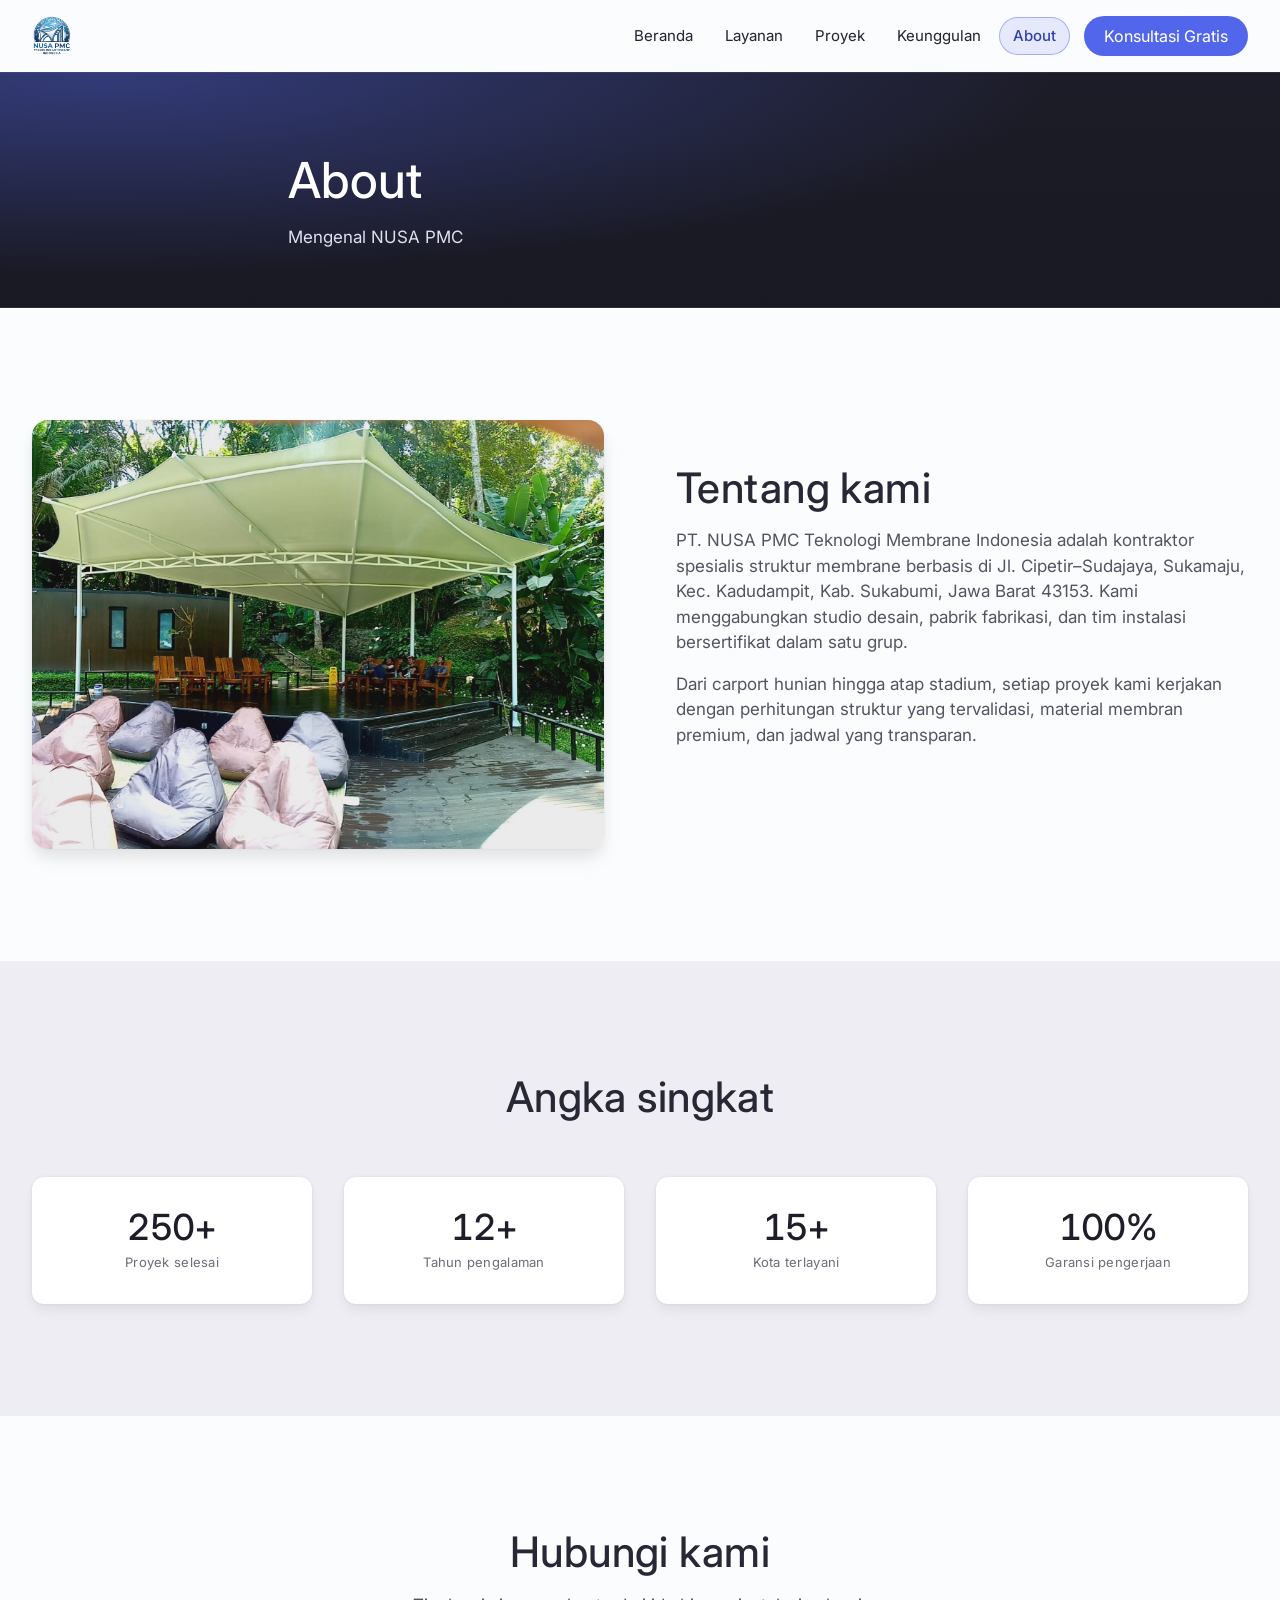
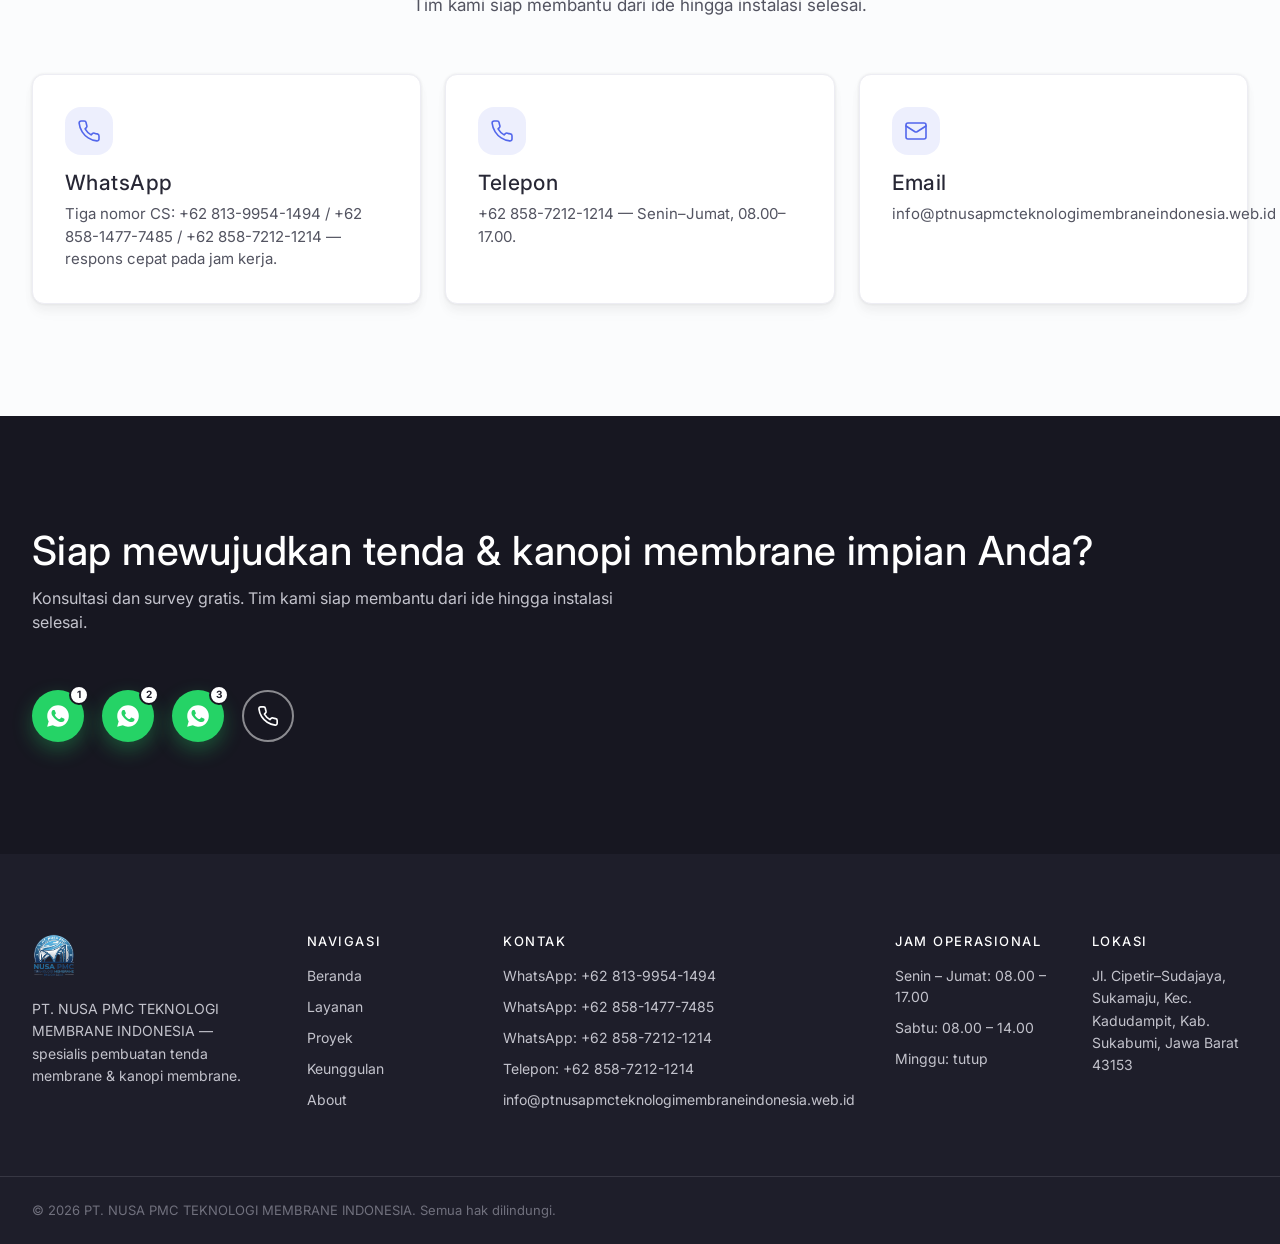
==== about/index.html @ 80590ff4 "Add files via upload" ====
<!DOCTYPE html>
<html lang="id">
<head>
  <meta charset="UTF-8" />
  <meta name="viewport" content="width=device-width, initial-scale=1.0" />
  <title>About — NUSA PMC</title>
  <meta name="description" content="PT. NUSA PMC Teknologi Membrane Indonesia — kontraktor spesialis struktur membrane berbasis di Sukabumi, Jawa Barat, melayani seluruh Indonesia." />
  <meta name="keywords" content="profil kontraktor membrane sukabumi, perusahaan tenda membrane sukabumi, tentang nusa pmc, pt nusa pmc teknologi membrane indonesia, fabrikasi membrane sukabumi, spesialis struktur membrane, jasa membrane jawa barat" />
  <meta name="author" content="PT. NUSA PMC Teknologi Membrane Indonesia" />
  <meta name="robots" content="index, follow" />
  <link rel="canonical" href="https://ptnusapmcteknologimembraneindonesia.web.id/about/" />

  <!-- Open Graph -->
  <meta property="og:type" content="website" />
  <meta property="og:url" content="https://ptnusapmcteknologimembraneindonesia.web.id/about/" />
  <meta property="og:title" content="About — NUSA PMC" />
  <meta property="og:description" content="PT. NUSA PMC Teknologi Membrane Indonesia — kontraktor spesialis struktur membrane berbasis di Sukabumi, Jawa Barat, melayani seluruh Indonesia." />
  <meta property="og:image" content="https://ptnusapmcteknologimembraneindonesia.web.id/assets/og-image-v2.jpg" />
  <meta property="og:image:width" content="1200" />
  <meta property="og:image:height" content="630" />
  <meta property="og:locale" content="id_ID" />
  <meta property="og:site_name" content="NUSA PMC" />

  <!-- Twitter Card -->
  <meta name="twitter:card" content="summary_large_image" />
  <meta name="twitter:url" content="https://ptnusapmcteknologimembraneindonesia.web.id/about/" />
  <meta name="twitter:title" content="About — NUSA PMC" />
  <meta name="twitter:description" content="PT. NUSA PMC Teknologi Membrane Indonesia — kontraktor spesialis struktur membrane berbasis di Sukabumi, Jawa Barat, melayani seluruh Indonesia." />
  <meta name="twitter:image" content="https://ptnusapmcteknologimembraneindonesia.web.id/assets/og-image-v2.jpg" />

  <!-- Geo -->
  <meta name="geo.region" content="ID-JB" />
  <meta name="geo.placename" content="Sukabumi" />
  <meta name="geo.position" content="-6.9175;106.9296" />
  <meta name="ICBM" content="-6.9175, 106.9296" />

  <link rel="icon" type="image/png" href="../assets/favicon.png" />
  <link rel="preconnect" href="https://fonts.googleapis.com" />
  <link rel="preconnect" href="https://fonts.gstatic.com" crossorigin />
  <link href="https://fonts.googleapis.com/css2?family=Inter:wght@360;400;420;480;500;600;700&display=swap" rel="stylesheet" />
  <link rel="stylesheet" href="../styles.css?v=25" />

  <!-- JSON-LD Breadcrumb -->
  <script type="application/ld+json">
  {
    "@context": "https://schema.org",
    "@type": "BreadcrumbList",
    "itemListElement": [
      {
        "@type": "ListItem",
        "position": 1,
        "name": "Beranda",
        "item": "https://ptnusapmcteknologimembraneindonesia.web.id/"
      },
      {
        "@type": "ListItem",
        "position": 2,
        "name": "About",
        "item": "https://ptnusapmcteknologimembraneindonesia.web.id/about/"
      }
    ]
  }
  </script>
</head>
<body>
  <header class="navbar" id="navbar">
    <div class="container nav-inner">
      <a href="../index.html" class="brand" aria-label="NUSA PMC — beranda">
        <img src="../assets/logo.png" alt="Logo NUSA PMC" class="brand-logo-png" width="196" height="48" />
      </a>

      <nav class="nav-links" id="navLinks" aria-label="Navigasi utama">
        <a href="../index.html">Beranda</a>
        <a href="../layanan/">Layanan</a>
        <a href="../proyek/">Proyek</a>
        <a href="../keunggulan/">Keunggulan</a>
        <a href="../about/" class="active">About</a>
        <a href="https://wa.me/6285872121214?text=Halo%20NUSA%20PMC%2C%20saya%20ingin%20konsultasi%20tentang%20tenda%20%2F%20kanopi%20membrane." class="btn btn-primary nav-cta" target="_blank" rel="noopener">Konsultasi Gratis</a>
      </nav>

      <button class="nav-toggle" id="navToggle" aria-label="Buka menu" aria-expanded="false" aria-controls="navLinks">
        <span></span><span></span><span></span>
      </button>
    </div>
  </header>
  <section class="page-hero">
    <div class="page-hero-overlay" aria-hidden="true"></div>
    <div class="container page-hero-inner">
      <h1 class="reveal">About</h1>
      <p class="reveal">Mengenal NUSA PMC</p>
    </div>
  </section>

  <section class="section">
    <div class="container keunggulan-wrap">
      <div class="keunggulan-media reveal">
        <img src="../assets/dokumentasi/proyek-18.jpg" alt="Fasade membrane ETFE pada paviliun" loading="lazy" />
      </div>

      <div class="keunggulan-body">
        <div class="section-head section-head-left">
          <h2 class="reveal">Tentang kami</h2>
          <p class="section-lead reveal">
            PT. NUSA PMC Teknologi Membrane Indonesia adalah kontraktor spesialis struktur membrane
            berbasis di Jl. Cipetir–Sudajaya, Sukamaju, Kec. Kadudampit, Kab. Sukabumi, Jawa Barat 43153.
            Kami menggabungkan studio desain, pabrik fabrikasi, dan tim instalasi bersertifikat
            dalam satu grup.
          </p>
          <p class="section-lead reveal" style="margin-top:16px">
            Dari carport hunian hingga atap stadium, setiap proyek kami kerjakan dengan perhitungan
            struktur yang tervalidasi, material membran premium, dan jadwal yang transparan.
          </p>
        </div>
      </div>
    </div>
  </section>

  <section class="section section-tint">
    <div class="container">
      <div class="section-head">
        <h2 class="reveal">Angka singkat</h2>
      </div>
      <ul class="about-stats reveal">
        <li><strong>250+</strong><span>Proyek selesai</span></li>
        <li><strong>12+</strong><span>Tahun pengalaman</span></li>
        <li><strong>15+</strong><span>Kota terlayani</span></li>
        <li><strong>100%</strong><span>Garansi pengerjaan</span></li>
      </ul>
    </div>
  </section>

  <section class="section">
    <div class="container">
      <div class="section-head">
        <h2 class="reveal">Hubungi kami</h2>
        <p class="section-lead reveal">Tim kami siap membantu dari ide hingga instalasi selesai.</p>
      </div>

      <div class="grid grid-services">
        <a class="card service-card contact-card reveal" href="https://wa.me/6285872121214?text=Halo%20NUSA%20PMC%2C%20saya%20ingin%20konsultasi%20tentang%20tenda%20%2F%20kanopi%20membrane." target="_blank" rel="noopener" data-wa-keep>
          <div class="service-icon" aria-hidden="true"><svg viewBox="0 0 24 24" width="24" height="24" fill="none" stroke="currentColor" stroke-width="1.6" stroke-linecap="round" stroke-linejoin="round"><path d="M22 16.92v3a2 2 0 0 1-2.18 2 19.79 19.79 0 0 1-8.63-3.07 19.5 19.5 0 0 1-6-6 19.79 19.79 0 0 1-3.07-8.67A2 2 0 0 1 4.11 2h3a2 2 0 0 1 2 1.72c.13.96.36 1.9.7 2.81a2 2 0 0 1-.45 2.11L8.09 9.91a16 16 0 0 0 6 6l1.27-1.27a2 2 0 0 1 2.11-.45c.91.34 1.85.57 2.81.7A2 2 0 0 1 22 16.92Z"/></svg></div>
          <h3>WhatsApp</h3>
          <p>Tiga nomor CS: +62 813-9954-1494 / +62 858-1477-7485 / +62 858-7212-1214 — respons cepat pada jam kerja.</p>
        </a>

        <a class="card service-card contact-card reveal" href="tel:+6285872121214">
          <div class="service-icon" aria-hidden="true"><svg viewBox="0 0 24 24" width="24" height="24" fill="none" stroke="currentColor" stroke-width="1.6" stroke-linecap="round" stroke-linejoin="round"><path d="M22 16.92v3a2 2 0 0 1-2.18 2 19.79 19.79 0 0 1-8.63-3.07 19.5 19.5 0 0 1-6-6 19.79 19.79 0 0 1-3.07-8.67A2 2 0 0 1 4.11 2h3a2 2 0 0 1 2 1.72c.13.96.36 1.9.7 2.81a2 2 0 0 1-.45 2.11L8.09 9.91a16 16 0 0 0 6 6l1.27-1.27a2 2 0 0 1 2.11-.45c.91.34 1.85.57 2.81.7A2 2 0 0 1 22 16.92Z"/></svg></div>
          <h3>Telepon</h3>
          <p>+62 858-7212-1214 — Senin–Jumat, 08.00–17.00.</p>
        </a>

        <a class="card service-card contact-card reveal" href="mailto:info@ptnusapmcteknologimembraneindonesia.web.id">
          <div class="service-icon" aria-hidden="true"><svg viewBox="0 0 24 24" width="24" height="24" fill="none" stroke="currentColor" stroke-width="1.6" stroke-linecap="round" stroke-linejoin="round"><rect x="2" y="4" width="20" height="16" rx="2"/><path d="m22 7-8.97 5.7a1.94 1.94 0 0 1-2.06 0L2 7"/></svg></div>
          <h3>Email</h3>
          <p>info@ptnusapmcteknologimembraneindonesia.web.id</p>
        </a>
      </div>
    </div>
  </section>

  <section class="cta-band">
    <div class="container cta-inner">
      <div class="cta-text reveal">
        <h2>Siap mewujudkan tenda &amp; kanopi membrane impian Anda?</h2>
        <p>Konsultasi dan survey gratis. Tim kami siap membantu dari ide hingga instalasi selesai.</p>
      </div>
      <div class="cta-actions reveal">
        <a class="wa-btn" href="https://wa.me/6281399541494?text=Halo%20NUSA%20PMC%2C%20saya%20ingin%20konsultasi%20tentang%20tenda%20%2F%20kanopi%20membrane." target="_blank" rel="noopener" aria-label="WhatsApp CS 1: 0813-9954-1494" title="CS 1 — 0813-9954-1494">
          <svg viewBox="0 0 24 24" width="26" height="26" fill="currentColor" aria-hidden="true"><path d="M12.04 2c-5.5 0-9.96 4.46-9.96 9.96 0 1.76.46 3.48 1.34 5L2 22l5.2-1.36a9.9 9.9 0 0 0 4.84 1.24h.01c5.5 0 9.95-4.46 9.95-9.96 0-2.66-1.04-5.16-2.92-7.04A9.9 9.9 0 0 0 12.04 2Zm5.84 14.16c-.25.7-1.44 1.34-1.99 1.42-.51.08-1.16.11-1.87-.12-.43-.14-.99-.32-1.7-.63-2.99-1.29-4.94-4.3-5.09-4.5-.15-.2-1.22-1.62-1.22-3.09 0-1.47.77-2.19 1.04-2.49.27-.3.59-.37.79-.37l.57.01c.18.01.43-.07.67.51.25.6.84 2.07.91 2.22.07.15.12.32.02.52-.1.2-.15.32-.3.5-.15.17-.31.39-.45.52-.15.15-.3.31-.13.61.17.3.76 1.25 1.63 2.02 1.12.99 2.06 1.3 2.36 1.45.3.15.47.13.64-.08.17-.2.74-.86.94-1.16.2-.3.4-.25.67-.15.27.1 1.72.81 2.02.96.3.15.5.22.57.35.07.13.07.75-.18 1.45Z"/></svg>
          <span class="wa-badge">1</span>
        </a>
        <a class="wa-btn" href="https://wa.me/6285814777485?text=Halo%20NUSA%20PMC%2C%20saya%20ingin%20konsultasi%20tentang%20tenda%20%2F%20kanopi%20membrane." target="_blank" rel="noopener" aria-label="WhatsApp CS 2: 0858-1477-7485" title="CS 2 — 0858-1477-7485">
          <svg viewBox="0 0 24 24" width="26" height="26" fill="currentColor" aria-hidden="true"><path d="M12.04 2c-5.5 0-9.96 4.46-9.96 9.96 0 1.76.46 3.48 1.34 5L2 22l5.2-1.36a9.9 9.9 0 0 0 4.84 1.24h.01c5.5 0 9.95-4.46 9.95-9.96 0-2.66-1.04-5.16-2.92-7.04A9.9 9.9 0 0 0 12.04 2Zm5.84 14.16c-.25.7-1.44 1.34-1.99 1.42-.51.08-1.16.11-1.87-.12-.43-.14-.99-.32-1.7-.63-2.99-1.29-4.94-4.3-5.09-4.5-.15-.2-1.22-1.62-1.22-3.09 0-1.47.77-2.19 1.04-2.49.27-.3.59-.37.79-.37l.57.01c.18.01.43-.07.67.51.25.6.84 2.07.91 2.22.07.15.12.32.02.52-.1.2-.15.32-.3.5-.15.17-.31.39-.45.52-.15.15-.3.31-.13.61.17.3.76 1.25 1.63 2.02 1.12.99 2.06 1.3 2.36 1.45.3.15.47.13.64-.08.17-.2.74-.86.94-1.16.2-.3.4-.25.67-.15.27.1 1.72.81 2.02.96.3.15.5.22.57.35.07.13.07.75-.18 1.45Z"/></svg>
          <span class="wa-badge">2</span>
        </a>
        <a class="wa-btn" href="https://wa.me/6285872121214?text=Halo%20NUSA%20PMC%2C%20saya%20ingin%20konsultasi%20tentang%20tenda%20%2F%20kanopi%20membrane." target="_blank" rel="noopener" aria-label="WhatsApp CS 3: 0858-7212-1214" title="CS 3 — 0858-7212-1214">
          <svg viewBox="0 0 24 24" width="26" height="26" fill="currentColor" aria-hidden="true"><path d="M12.04 2c-5.5 0-9.96 4.46-9.96 9.96 0 1.76.46 3.48 1.34 5L2 22l5.2-1.36a9.9 9.9 0 0 0 4.84 1.24h.01c5.5 0 9.95-4.46 9.95-9.96 0-2.66-1.04-5.16-2.92-7.04A9.9 9.9 0 0 0 12.04 2Zm5.84 14.16c-.25.7-1.44 1.34-1.99 1.42-.51.08-1.16.11-1.87-.12-.43-.14-.99-.32-1.7-.63-2.99-1.29-4.94-4.3-5.09-4.5-.15-.2-1.22-1.62-1.22-3.09 0-1.47.77-2.19 1.04-2.49.27-.3.59-.37.79-.37l.57.01c.18.01.43-.07.67.51.25.6.84 2.07.91 2.22.07.15.12.32.02.52-.1.2-.15.32-.3.5-.15.17-.31.39-.45.52-.15.15-.3.31-.13.61.17.3.76 1.25 1.63 2.02 1.12.99 2.06 1.3 2.36 1.45.3.15.47.13.64-.08.17-.2.74-.86.94-1.16.2-.3.4-.25.67-.15.27.1 1.72.81 2.02.96.3.15.5.22.57.35.07.13.07.75-.18 1.45Z"/></svg>
          <span class="wa-badge">3</span>
        </a>
        <a class="wa-btn wa-btn-outline" href="tel:+6285872121214" aria-label="Telepon: +62 858-7212-1214" title="Telepon — +62 858-7212-1214">
          <svg viewBox="0 0 24 24" width="22" height="22" fill="none" stroke="currentColor" stroke-width="1.8" stroke-linecap="round" stroke-linejoin="round" aria-hidden="true"><path d="M22 16.92v3a2 2 0 0 1-2.18 2 19.79 19.79 0 0 1-8.63-3.07 19.5 19.5 0 0 1-6-6 19.79 19.79 0 0 1-3.07-8.67A2 2 0 0 1 4.11 2h3a2 2 0 0 1 2 1.72c.13.96.36 1.9.7 2.81a2 2 0 0 1-.45 2.11L8.09 9.91a16 16 0 0 0 6 6l1.27-1.27a2 2 0 0 1 2.11-.45c.91.34 1.85.57 2.81.7A2 2 0 0 1 22 16.92Z"/></svg>
        </a>
      </div>
    </div>
  </section>
  <footer class="footer">
    <div class="container footer-grid">
      <div class="footer-brand">
        <a href="../index.html" class="brand">
          <img src="../assets/logo.png" alt="Logo NUSA PMC" class="brand-logo-png footer-logo-png" width="196" height="48" />
        </a>
        <p class="footer-legal">PT. NUSA PMC TEKNOLOGI MEMBRANE INDONESIA — spesialis pembuatan tenda membrane &amp; kanopi membrane.</p>
      </div>

      <div class="footer-col">
        <h4>Navigasi</h4>
        <ul>
          <li><a href="../index.html">Beranda</a></li>
          <li><a href="../layanan/">Layanan</a></li>
          <li><a href="../proyek/">Proyek</a></li>
          <li><a href="../keunggulan/">Keunggulan</a></li>
          <li><a href="../about/" aria-current="page">About</a></li>
        </ul>
      </div>

      <div class="footer-col">
        <h4>Kontak</h4>
        <ul>
          <li><a href="https://wa.me/6281399541494?text=Halo%20NUSA%20PMC%2C%20saya%20ingin%20konsultasi%20tentang%20tenda%20%2F%20kanopi%20membrane." target="_blank" rel="noopener" data-wa-keep>WhatsApp: +62 813-9954-1494</a></li>
          <li><a href="https://wa.me/6285814777485?text=Halo%20NUSA%20PMC%2C%20saya%20ingin%20konsultasi%20tentang%20tenda%20%2F%20kanopi%20membrane." target="_blank" rel="noopener" data-wa-keep>WhatsApp: +62 858-1477-7485</a></li>
          <li><a href="https://wa.me/6285872121214?text=Halo%20NUSA%20PMC%2C%20saya%20ingin%20konsultasi%20tentang%20tenda%20%2F%20kanopi%20membrane." target="_blank" rel="noopener" data-wa-keep>WhatsApp: +62 858-7212-1214</a></li>
          <li><a href="tel:+6285872121214">Telepon: +62 858-7212-1214</a></li>
          <li><a href="mailto:info@ptnusapmcteknologimembraneindonesia.web.id">info@ptnusapmcteknologimembraneindonesia.web.id</a></li>
        </ul>
      </div>

      <div class="footer-col">
        <h4>Jam Operasional</h4>
        <ul>
          <li>Senin – Jumat: 08.00 – 17.00</li>
          <li>Sabtu: 08.00 – 14.00</li>
          <li>Minggu: tutup</li>
        </ul>
      </div>

      <div class="footer-col">
        <h4>Lokasi</h4>
        <p class="footer-legal" style="margin-top:0">Jl. Cipetir–Sudajaya, Sukamaju, Kec. Kadudampit, Kab. Sukabumi, Jawa Barat 43153</p>
      </div>
    </div>

    <div class="footer-bottom container">
      <p>© <span id="year">2026</span> PT. NUSA PMC TEKNOLOGI MEMBRANE INDONESIA. Semua hak dilindungi.</p>
    </div>
  </footer>


  <script src="../script.js"></script>
</body>
</html>
---- styles.css ----
﻿/* =========================================================
   NUSA PMC — Design tokens (from extracted design language)
   ========================================================= */
:root {
  /* Color */
  --primary: #5266eb;
  --primary-hover: #4354c8;
  --primary-active: #3442a6;
  --primary-soft: rgba(82, 102, 235, .10);

  --ink: #1e1e2a;
  --ink-2: #171721;
  --surface-dark: #272735;

  --bg: #fbfcfd;
  --bg-2: #ededf3;
  --bg-3: #f4f5f9;

  --text: #272735;
  --text-subdued: #535461;
  --text-muted: #70707d;
  --text-inverted: #ededf3;

  --border: #c3c3cc;
  --border-soft: rgba(112, 115, 147, .22);
  --accent: #afb2ce;

  /* Radii */
  --radius-sm: 4px;
  --radius-md: 8px;
  --radius-lg: 12px;
  --radius-2xl: 16px;
  --radius-4xl: 32px;
  --radius-5xl: 40px;

  /* Spacing scale */
  --spacing-8: 8px;
  --spacing-12: 12px;
  --spacing-16: 16px;
  --spacing-20: 20px;
  --spacing-24: 24px;
  --spacing-32: 32px;
  --spacing-40: 40px;
  --spacing-56: 56px;
  --spacing-72: 72px;
  --spacing-80: 80px;
  --spacing-112: 112px;

  /* Layout */
  --navbar-height: 72px;
  --grid-margins: 32px;
  --grid-max-width: 1952px;

  /* Shadow — soft, per spec */
  --shadow-sm: 0 10px 16px rgba(28, 28, 35, .02), 0 6px 10px rgba(28, 28, 35, .04), 0 0 3px rgba(28, 28, 35, .09);
  --shadow-lg: 0 0 3px rgba(0, 0, 0, .05), 0 8px 12px rgba(0, 0, 0, .05), 0 12px 20px rgba(0, 0, 0, .05);

  /* Motion */
  --ease-out: cubic-bezier(0, 0, .2, 1);
  --ease-in-out: cubic-bezier(.4, 0, .2, 1);
  --dur-xs: .15s;
  --dur-sm: .175s;
  --dur-md: .3s;
  --dur-lg: .5s;
}

/* Reset */
*, *::before, *::after { box-sizing: border-box; }
* { margin: 0; }
img, svg { display: block; max-width: 100%; }
ul, ol { list-style: none; padding: 0; }
a { color: inherit; text-decoration: none; }
button { font: inherit; color: inherit; background: none; border: none; cursor: pointer; }

html {
  scroll-behavior: smooth;
  scroll-padding-top: var(--navbar-height);
}

body {
  font-family: "Inter", system-ui, -apple-system, "Segoe UI", Roboto, sans-serif;
  font-size: 16px;
  font-weight: 400;
  line-height: 1.5;
  color: var(--text);
  background: var(--bg);
  -webkit-font-smoothing: antialiased;
}

h1, h2, h3, h4 { font-weight: 480; line-height: 1.15; letter-spacing: .42px; }
h3 { font-size: 1.313rem; }

/* Layout */
.container {
  width: 100%;
  max-width: var(--grid-max-width);
  margin-inline: auto;
  padding-inline: var(--grid-margins);
}

.section { padding-block: var(--spacing-112); }
.section-tint { background: var(--bg-2); }
.section-dark { background: var(--ink); color: var(--text-inverted); }

.section-head {
  max-width: 46rem;
  margin: 0 auto var(--spacing-56);
  text-align: center;
}
.section-head-left { margin-inline: 0; text-align: left; }

.section-head h2 { font-size: clamp(1.9rem, 4vw, 2.625rem); margin-bottom: var(--spacing-16); }
.section-lead { color: var(--text-subdued); font-size: 1.0625rem; }
.section-dark .section-lead { color: var(--border); }

/* Grids */
.grid { display: grid; gap: var(--spacing-24); }
.grid-services { grid-template-columns: repeat(auto-fit, minmax(280px, 1fr)); }
.grid-process { grid-template-columns: repeat(auto-fit, minmax(230px, 1fr)); }

/* Buttons — pill per spec */
.btn {
  display: inline-flex;
  align-items: center;
  justify-content: center;
  gap: 8px;
  height: 44px;
  padding: 0 20px;
  border-radius: var(--radius-5xl);
  font-size: 16px;
  font-weight: 420;
  transition: background-color var(--dur-md) var(--ease-out),
              color var(--dur-md) var(--ease-out),
              transform var(--dur-md) var(--ease-out);
}
.btn-lg { height: 52px; padding: 0 28px; font-size: 1.0625rem; }

.btn-primary { background: var(--primary); color: #fff; }
.btn-primary:hover { background: var(--primary-hover); transform: translateY(-1px); }
.btn-primary:active { background: var(--primary-active); }

.btn-outline-light {
  border: 1px solid rgba(175, 178, 206, .5);
  background: rgba(175, 178, 206, .14);
  color: var(--text-inverted);
}
.btn-outline-light:hover { background: rgba(175, 178, 206, .26); }

.btn-light { background: #fff; color: var(--ink); }
.btn-light:hover { background: var(--bg-2); transform: translateY(-1px); }
/* ================= NAVBAR ================= */
.navbar {
  position: sticky;
  top: 0;
  z-index: 99;
  height: var(--navbar-height);
  display: flex;
  align-items: center;
  background: rgba(251, 252, 253, .92);
  backdrop-filter: blur(12px);
  -webkit-backdrop-filter: blur(12px);
  box-shadow: 0 1px 0 var(--border-soft);
  transition: background var(--dur-md) var(--ease-out), box-shadow var(--dur-md) var(--ease-out);
}
.navbar.scrolled {
  background: rgba(251, 252, 253, 1);
  box-shadow: var(--shadow-sm);
}
.nav-inner { display: flex; align-items: center; gap: var(--spacing-24); }

.brand { display: flex; align-items: center; gap: 12px; }
.brand-logo-png { height: 40px; width: auto; flex: none; }
.footer-logo-png { height: 44px; }

.nav-links { display: flex; align-items: center; gap: 4px; margin-left: auto; }
.nav-links a:not(.nav-cta) {
  padding: 8px 14px;
  border-radius: var(--radius-5xl);
  font-size: 15px;
  font-weight: 420;
  color: var(--text);
  transition: background var(--dur-md) var(--ease-out);
}
.nav-links a:not(.nav-cta):hover { background: rgba(23, 23, 33, .06); }
.nav-links a.active {
  background: rgba(82, 102, 235, .12);
  color: var(--primary-active);
  font-weight: 500;
  box-shadow: inset 0 0 0 1px rgba(82, 102, 235, .45);
}
.nav-links .nav-cta { margin-left: 10px; padding: 0 20px; height: 40px; }
.nav-links .nav-cta:hover { background: var(--primary-hover); }

.nav-toggle { display: none; width: 44px; height: 44px; flex-direction: column; justify-content: center; gap: 5px; align-items: center; margin-left: auto; }
.nav-toggle span { display: block; width: 22px; height: 2px; border-radius: 2px; background: #fff; transition: transform var(--dur-md) var(--ease-out), opacity var(--dur-md) var(--ease-out); }
.nav-toggle[aria-expanded="true"] span:nth-child(1) { transform: translateY(7px) rotate(45deg); }
.nav-toggle[aria-expanded="true"] span:nth-child(2) { opacity: 0; }
.nav-toggle[aria-expanded="true"] span:nth-child(3) { transform: translateY(-7px) rotate(-45deg); }

/* ================= HERO ================= */
.hero { position: relative; min-height: calc(100dvh - var(--navbar-height)); display: flex; align-items: center; overflow: hidden; }
.hero-media {
  position: absolute;
  inset: 0;
  background-image: url("assets/dokumentasi/proyek-48.jpg");
  background-size: cover;
  background-position: center;
}
/* Gradient language from the extracted spec (top-dark), plus a left scrim for text legibility */
.hero-overlay {
  position: absolute;
  inset: 0;
  background:
    linear-gradient(90deg, rgba(23, 23, 33, .88) 0%, rgba(23, 23, 33, .55) 45%, rgba(23, 23, 33, .12) 100%),
    linear-gradient(rgba(0, 0, 0, .6) 0%, rgba(0, 0, 0, .3) 40%, rgba(0, 0, 0, 0) 100%);
}
.hero-inner { position: relative; z-index: 1; padding-block: var(--spacing-112); max-width: 46rem; }

.hero-kicker {
  display: flex;
  align-items: center;
  gap: var(--spacing-12);
  font-size: 12px;
  font-weight: 520;
  letter-spacing: .16em;
  text-transform: uppercase;
  color: rgba(237, 237, 243, .66);
  margin-bottom: var(--spacing-20);
}
.hero-kicker::before {
  content: "";
  width: 32px;
  height: 2px;
  flex: none;
  background: var(--primary);
  border-radius: 2px;
}
.hero-title {
  font-size: clamp(2.4rem, 6.2vw, 4rem);
  line-height: 1.04;
  letter-spacing: -.015em;
  text-wrap: balance;
  color: #fff;
  margin-bottom: var(--spacing-20);
}
.hero-title-accent { color: #a8b2ff; }
.hero-desc { font-size: 1.0625rem; line-height: 1.68; color: rgba(223, 224, 236, .82); max-width: 34rem; margin-bottom: var(--spacing-32); }
.hero-actions { display: flex; flex-wrap: wrap; gap: var(--spacing-12); margin-bottom: var(--spacing-56); }

.hero-stats {
  display: flex;
  flex-wrap: wrap;
  gap: var(--spacing-32);
  border-top: 1px solid rgba(237, 237, 243, .16);
  padding-top: var(--spacing-24);
}
.hero-stats li { display: flex; flex-direction: column; gap: 2px; }
.hero-stats li + li { padding-left: var(--spacing-32); border-left: 1px solid rgba(237, 237, 243, .14); }
.hero-stats strong {
  font-size: 1.875rem;
  font-weight: 500;
  letter-spacing: -.02em;
  font-variant-numeric: tabular-nums;
  color: #fff;
}
.hero-stats span { font-size: 12.5px; font-weight: 420; letter-spacing: .03em; color: rgba(237, 237, 243, .58); }

.page-hero-inner {
  position: relative;
  z-index: 1;
  padding-block: var(--spacing-80) var(--spacing-56);
  max-width: 48rem;
}
.page-hero {
  position: relative;
  background: var(--ink);
  overflow: hidden;
  border-bottom: 1px solid rgba(237, 237, 243, .08);
}
.page-hero-overlay {
  position: absolute;
  inset: 0;
  background:
    radial-gradient(120% 140% at 8% 0%, rgba(82, 102, 235, .42) 0%, rgba(82, 102, 235, 0) 62%),
    linear-gradient(rgba(23, 23, 33, .2) 0%, rgba(23, 23, 33, .72) 100%);
}
.page-hero h1 {
  font-size: clamp(2rem, 4.4vw, 3.1rem);
  color: #fff;
  letter-spacing: .3px;
  margin-bottom: var(--spacing-16);
}
.page-hero p { color: #dfe0ec; font-size: 1.0625rem; }
/* About page stats sit on a light background */
.about-stats {
  list-style: none;
  display: grid;
  grid-template-columns: repeat(4, 1fr);
  gap: var(--spacing-32);
  margin-top: var(--spacing-32);
}
.about-stats li {
  display: flex;
  flex-direction: column;
  align-items: center;
  text-align: center;
  padding: var(--spacing-32) var(--spacing-24);
  background: #fff;
  border-radius: var(--radius-lg);
  box-shadow: var(--shadow-sm);
}
.about-stats strong {
  font-size: 2.25rem;
  font-weight: 500;
  letter-spacing: -.02em;
  font-variant-numeric: tabular-nums;
  color: var(--ink);
  line-height: 1;
  margin-bottom: var(--spacing-8);
}
.about-stats span {
  font-size: 13px;
  font-weight: 420;
  letter-spacing: .02em;
  color: var(--text-muted);
}
.contact-card { display: block; height: 100%; }
/* ================= SERVICE CARDS ================= */
.card { background: #fff; border-radius: var(--radius-lg); box-shadow: var(--shadow-sm); }

.service-card { padding: var(--spacing-32); border: 1px solid var(--bg-2); transition: transform var(--dur-md) var(--ease-out), box-shadow var(--dur-md) var(--ease-out); }
.service-card:hover { transform: translateY(-4px); box-shadow: var(--shadow-lg); }
.service-card h3 { margin: var(--spacing-16) 0 var(--spacing-8); }
.service-card p { color: var(--text-subdued); font-size: 15px; }

.service-icon {
  width: 48px; height: 48px;
  display: grid; place-items: center;
  border-radius: var(--radius-2xl);
  color: var(--primary);
  background: var(--primary-soft);
}

/* ================= GALLERY ================= */
.grid-gallery {
  grid-template-columns: repeat(4, 1fr);
  gap: var(--spacing-20);
}
.gallery-item {
  position: relative;
  grid-column: span 2;
  aspect-ratio: 3 / 2;
  border-radius: var(--radius-2xl);
  overflow: hidden;
  cursor: zoom-in;
  background: var(--surface-dark);
}
.gallery-item:nth-child(3n + 1) { grid-column: span 2; }
.gallery-item img { width: 100%; height: 100%; object-fit: cover; transition: transform var(--dur-lg) var(--ease-out); }
.gallery-item:hover img { transform: scale(1.05); }
.gallery-item figcaption {
  position: absolute;
  inset: auto 0 0 0;
  display: flex;
  flex-direction: column;
  gap: 2px;
  padding: var(--spacing-40) var(--spacing-20) var(--spacing-16);
  color: #fff;
  background: linear-gradient(rgba(0, 0, 0, 0) 0%, rgba(0, 0, 0, .55) 45%, rgba(0, 0, 0, .8) 100%);
  opacity: 0;
  transform: translateY(8px);
  transition: opacity var(--dur-md) var(--ease-out), transform var(--dur-md) var(--ease-out);
}
.gallery-item figcaption strong { font-size: 1rem; font-weight: 480; }
.gallery-item figcaption span { font-size: 13px; color: var(--border); }
.gallery-item:hover figcaption,
.gallery-item:focus-visible figcaption { opacity: 1; transform: none; }

/* ================= PAGINATION (arrow) ================= */
.pagination-arrows {
  display: flex;
  align-items: center;
  justify-content: center;
  gap: var(--spacing-16);
  margin-top: var(--spacing-40);
}
.page-info {
  font-size: 14px;
  color: var(--text-subdued);
  font-family: inherit;
}
.page-info strong {
  color: var(--text-inverted);
}
.page-prev, .page-next {
  display: inline-flex;
  align-items: center;
  justify-content: center;
  width: 44px;
  height: 44px;
  border: 1px solid var(--border);
  border-radius: 50%;
  background: transparent;
  color: var(--text-inverted);
  font-size: 20px;
  cursor: pointer;
  transition: all var(--dur-sm) var(--ease-out);
  flex-shrink: 0;
}
.page-prev:hover, .page-next:hover {
  border-color: var(--primary);
  color: var(--primary);
  background: var(--primary-soft);
}
.page-prev:disabled, .page-next:disabled {
  opacity: .3;
  cursor: default;
  pointer-events: none;
}
/* legacy button style */
.page-btn:not(.page-prev):not(.page-next) {
  padding: 8px 20px;
  border: 1px solid var(--border);
  border-radius: 999px;
  background: transparent;
  color: var(--text-inverted);
  font-size: 14px;
  font-family: inherit;
  cursor: pointer;
  transition: all var(--dur-sm) var(--ease-out);
}
.page-btn:not(.page-prev):not(.page-next):hover {
  border-color: var(--primary);
  color: var(--primary);
}
.page-btn:not(.page-prev):not(.page-next).active {
  background: var(--primary);
  border-color: var(--primary);
  color: #fff;
}
/* ================= KEUNGGULAN ================= */
.keunggulan-wrap {
  display: grid;
  grid-template-columns: 1fr 1fr;
  gap: var(--spacing-72);
  align-items: center;
}
.keunggulan-media { border-radius: var(--radius-2xl); overflow: hidden; box-shadow: var(--shadow-lg); }
.keunggulan-media img { width: 100%; height: 100%; object-fit: cover; aspect-ratio: 4 / 3; }

.features { display: flex; flex-direction: column; gap: var(--spacing-24); }
.feature { display: flex; gap: var(--spacing-16); }
.feature-icon {
  flex: none;
  width: 40px; height: 40px;
  display: grid; place-items: center;
  border-radius: var(--radius-2xl);
  color: var(--primary);
  background: var(--primary-soft);
}
.feature h3 { font-size: 1.125rem; margin-bottom: 4px; }
.feature p { color: var(--text-subdued); font-size: 15px; }

/* ================= PROSES ================= */
.step {
  position: relative;
  padding: var(--spacing-32);
  background: #fff;
  border: 1px solid var(--bg-2);
  border-radius: var(--radius-lg);
  box-shadow: var(--shadow-sm);
  transition: transform var(--dur-md) var(--ease-out), box-shadow var(--dur-md) var(--ease-out);
}
.step:hover { transform: translateY(-4px); box-shadow: var(--shadow-lg); }
.step-num {
  display: inline-block;
  font-size: 12px;
  font-weight: 480;
  letter-spacing: .12em;
  color: var(--primary);
  background: var(--primary-soft);
  border-radius: var(--radius-5xl);
  padding: 5px 12px;
  margin-bottom: var(--spacing-16);
}
.step h3 { margin-bottom: var(--spacing-8); }
.step p { color: var(--text-subdued); font-size: 15px; }

/* ================= TESTIMONIAL CAROUSEL ================= */
.testi-carousel {
  overflow: hidden;
  width: 100%;
  position: relative;
  mask-image: linear-gradient(to right, transparent, black 6%, black 94%, transparent);
  -webkit-mask-image: linear-gradient(to right, transparent, black 6%, black 94%, transparent);
  margin-top: 24px;
}
.testi-track {
  display: flex;
  gap: 20px;
  width: max-content;
  animation: scroll-testi 720s linear infinite !important;
}
.testi-track:hover {
  animation-play-state: paused;
}
@keyframes scroll-testi {
  0%   { transform: translateX(0); }
  100% { transform: translateX(-50%); }
}
.testi-card {
  background: #fff;
  border: 1px solid var(--border-soft);
  border-radius: 14px;
  padding: 24px 22px 20px;
  display: flex;
  flex-direction: column;
  gap: 12px;
  width: 360px;
  flex-shrink: 0;
  box-shadow: 0 2px 8px rgba(0,0,0,.06);
  transition: box-shadow .3s ease, transform .3s ease, border-color .3s ease;
}
.testi-card:hover {
  box-shadow: 0 8px 28px rgba(0,0,0,.12);
  transform: translateY(-3px);
  border-color: var(--primary);
}
.testi-header {
  display: flex;
  align-items: center;
  gap: 12px;
  padding-bottom: 14px;
  border-bottom: 1px solid var(--border-soft);
}
.testi-header .avatar {
  width: 40px; height: 40px;
  border-radius: 50%;
  background: linear-gradient(135deg, var(--primary), #818cf8);
  color: #fff;
  font-size: 12px;
  font-weight: 700;
  display: flex;
  align-items: center;
  justify-content: center;
  flex-shrink: 0;
  box-shadow: 0 3px 8px rgba(82,102,235,.25);
}
.testi-meta {
  flex: 1;
  min-width: 0;
}
.testi-meta strong {
  display: block;
  font-size: 14px;
  color: var(--ink);
  line-height: 1.3;
}
.testi-meta .role {
  display: block;
  font-size: 12px;
  color: var(--text-muted);
  margin-top: 2px;
}
.testi-stars {
  color: #f59e0b;
  font-size: 12px;
  letter-spacing: 2px;
  line-height: 1;
  flex-shrink: 0;
}
.testi-card blockquote {
  font-size: 13.5px;
  font-weight: 400;
  line-height: 1.75;
  color: var(--ink);
  margin: 0;
  flex: 1;
  font-style: normal;
}

/* Legacy single testimonial kept for about page */
.testimonial {
  max-width: 56rem;
  margin: 0 auto;
  text-align: center;
  padding: var(--spacing-56) var(--spacing-32);
  background: var(--bg-3);
  border: 1px solid var(--bg-2);
  border-radius: var(--radius-2xl);
}
.testimonial blockquote {
  font-size: clamp(1.25rem, 2.5vw, 1.75rem);
  font-weight: 480;
  line-height: 1.4;
  letter-spacing: .42px;
  color: var(--ink);
  margin-bottom: var(--spacing-32);
}
.testimonial figcaption { display: inline-flex; align-items: center; gap: 12px; }
.avatar {
  width: 44px; height: 44px;
  display: grid; place-items: center;
  border-radius: 50%;
  background: var(--primary);
  color: #fff;
  font-weight: 480;
  font-size: 15px;
}
.testimonial .role { display: block; font-size: 13px; color: var(--text-muted); }
/* ================= CTA BAND ================= */
.cta-band {
  background: var(--ink-2);
  color: var(--text-inverted);
  padding-block: var(--spacing-112);
}
.cta-inner {
  display: flex;
  align-items: center;
  justify-content: space-between;
  gap: var(--spacing-56);
  flex-wrap: wrap;
}
.cta-text h2 { color: #fff; font-size: clamp(1.75rem, 3.5vw, 2.5rem); margin-bottom: var(--spacing-12); }
.cta-text p { color: var(--border); max-width: 38rem; }
.cta-actions { display: flex; flex-wrap: wrap; gap: 18px; align-items: center; }
.wa-btn { position: relative; width: 52px; height: 52px; border-radius: 50%; display: inline-flex; align-items: center; justify-content: center; background: #25D366; color: #fff; box-shadow: 0 8px 20px rgba(37,211,102,.32); transition: transform var(--dur-md) var(--ease-out); }
.wa-btn:hover { transform: translateY(-3px); }
.wa-btn-outline { background: transparent; border: 2px solid rgba(255,255,255,.5); color: #fff; box-shadow: none; }
.wa-badge { position: absolute; top: -5px; right: -5px; min-width: 20px; height: 20px; padding: 0 5px; border-radius: 999px; background: #fff; color: var(--ink); font-size: 10px; font-weight: 700; display: inline-flex; align-items: center; justify-content: center; border: 2px solid var(--ink-2); }

/* ================= FOOTER ================= */
.footer { background: var(--ink); color: var(--border); padding-top: var(--spacing-80); }
.footer-grid {
  display: grid;
  grid-template-columns: 1.5fr repeat(4, 1fr);
  gap: var(--spacing-40);
  padding-bottom: var(--spacing-56);
}
.footer-brand { max-width: 22rem; }
.footer-legal { font-size: 14px; margin-top: var(--spacing-20); line-height: 1.6; }
.footer-col h4 {
  font-size: 13px;
  font-weight: 480;
  letter-spacing: .12em;
  text-transform: uppercase;
  color: #fff;
  margin-bottom: var(--spacing-16);
}
.footer-col li { margin-bottom: 10px; font-size: 14px; }
.footer-col a:hover { color: #fff; }
.footer-bottom {
  display: flex;
  justify-content: space-between;
  gap: var(--spacing-16);
  flex-wrap: wrap;
  border-top: 1px solid rgba(237, 237, 243, .12);
  padding-block: var(--spacing-24);
  font-size: 13px;
  color: var(--text-muted);
}
/* ================= LIGHTBOX ================= */
.lightbox {
  position: fixed;
  inset: 0;
  z-index: 200;
  display: grid;
  place-items: center;
  background: rgba(15, 15, 22, .92);
  backdrop-filter: blur(6px);
  padding: var(--spacing-24);
}
.lightbox[hidden] { display: none; }
.lb-figure { max-width: 72rem; width: 100%; }
.lb-figure img { width: 100%; max-height: 82dvh; object-fit: contain; border-radius: var(--radius-lg); }
.lb-figure figcaption {
  text-align: center;
  color: var(--border);
  font-size: 14px;
  margin-top: var(--spacing-16);
}
.lb-close, .lb-nav {
  position: absolute;
  color: #fff;
  border: 1px solid rgba(237, 237, 243, .3);
  border-radius: 50%;
  display: grid; place-items: center;
  transition: background var(--dur-md) var(--ease-out);
}
.lb-close { top: 22px; right: 22px; width: 44px; height: 44px; font-size: 18px; }
.lb-nav { top: 50%; transform: translateY(-50%); width: 52px; height: 52px; font-size: 26px; line-height: 1; }
.lb-prev { left: 22px; }
.lb-next { right: 22px; }
.lb-close:hover, .lb-nav:hover { background: rgba(237, 237, 243, .14); }

/* ================= REVEAL ANIMATION ================= */
.reveal {
  opacity: 0;
  transform: translateY(16px);
  transition: opacity var(--dur-lg) var(--ease-out), transform var(--dur-lg) var(--ease-out);
}
.reveal.in { opacity: 1; transform: none; }

/* ================= RESPONSIVE ================= */
@media (max-width: 1024px) {
  .keunggulan-wrap { grid-template-columns: 1fr; gap: var(--spacing-56); }
  .footer-grid { grid-template-columns: 1fr 1fr; }
  .grid-gallery { grid-template-columns: repeat(2, 1fr); }
}

@media (max-width: 768px) {
  .nav-links {
    position: absolute;
    top: var(--navbar-height);
    left: 0; right: 0;
    flex-direction: column;
    align-items: stretch;
    gap: var(--spacing-8);
    padding: var(--spacing-16) var(--grid-margins) var(--spacing-24);
    background: rgba(251, 252, 253, .97);
    backdrop-filter: blur(12px);
    box-shadow: var(--shadow-sm);
    border-bottom: 1px solid var(--border-soft);
    display: none;
  }
  .nav-links.open { display: flex; }
  .nav-links a { padding: 12px 14px; font-size: 16px; }
  .nav-links .nav-cta { margin: 8px 0 0; height: 48px; }
  .nav-toggle { display: flex; }
  .nav-toggle span { background: var(--ink); }

  .section { padding-block: var(--spacing-72); }
  .hero-inner { padding-block: var(--spacing-72); }
  .hero-kicker { font-size: 9px; letter-spacing: .12em; margin-bottom: 10px; }
  .hero-stats { display: flex; flex-direction: row; flex-wrap: nowrap; gap: 0; overflow-x: visible; }
  .hero-stats li { flex: 1 1 0; display: flex; flex-direction: column; align-items: center; text-align: center; padding: 0 4px; border: none !important; }
  .hero-stats li + li { border-left: 1px solid rgba(237,237,243,.12); padding-left: 0; }
  .hero-stats strong { font-size: 1rem; letter-spacing: -.01em; }
  .hero-stats span { font-size: 10px; color: rgba(237,237,243,.55); line-height: 1.3; }
  .about-stats { grid-template-columns: 1fr 1fr; }
  .cta-inner { flex-direction: column; align-items: stretch; gap: var(--spacing-24); }
  .cta-actions { flex-direction: row; flex-wrap: nowrap; gap: 12px; }
  .wa-btn { width: 46px; height: 46px; }
  .hero-actions { flex-direction: row; flex-wrap: nowrap; gap: 8px; }
  .hero-actions .btn { flex: 1 1 0; text-align: center; justify-content: center; min-width: 0; padding: 0 10px; font-size: 13px; height: 44px; }
  .grid-gallery { grid-template-columns: 1fr; }
  .pagination-arrows { gap: var(--spacing-12); }
  .footer-grid { grid-template-columns: 1fr; gap: var(--spacing-40); }
  .footer-col { display: none; }
  .footer-bottom { flex-direction: column; }
  .lb-nav { width: 44px; height: 44px; font-size: 22px; }
  .lb-prev { left: 10px; }
  .lb-next { right: 10px; }
}

@media (prefers-reduced-motion: reduce) {
  html { scroll-behavior: auto; }
  .reveal { opacity: 1; transform: none; transition: none; }
  * { transition-duration: .01ms !important; animation-duration: .01ms !important; }
}
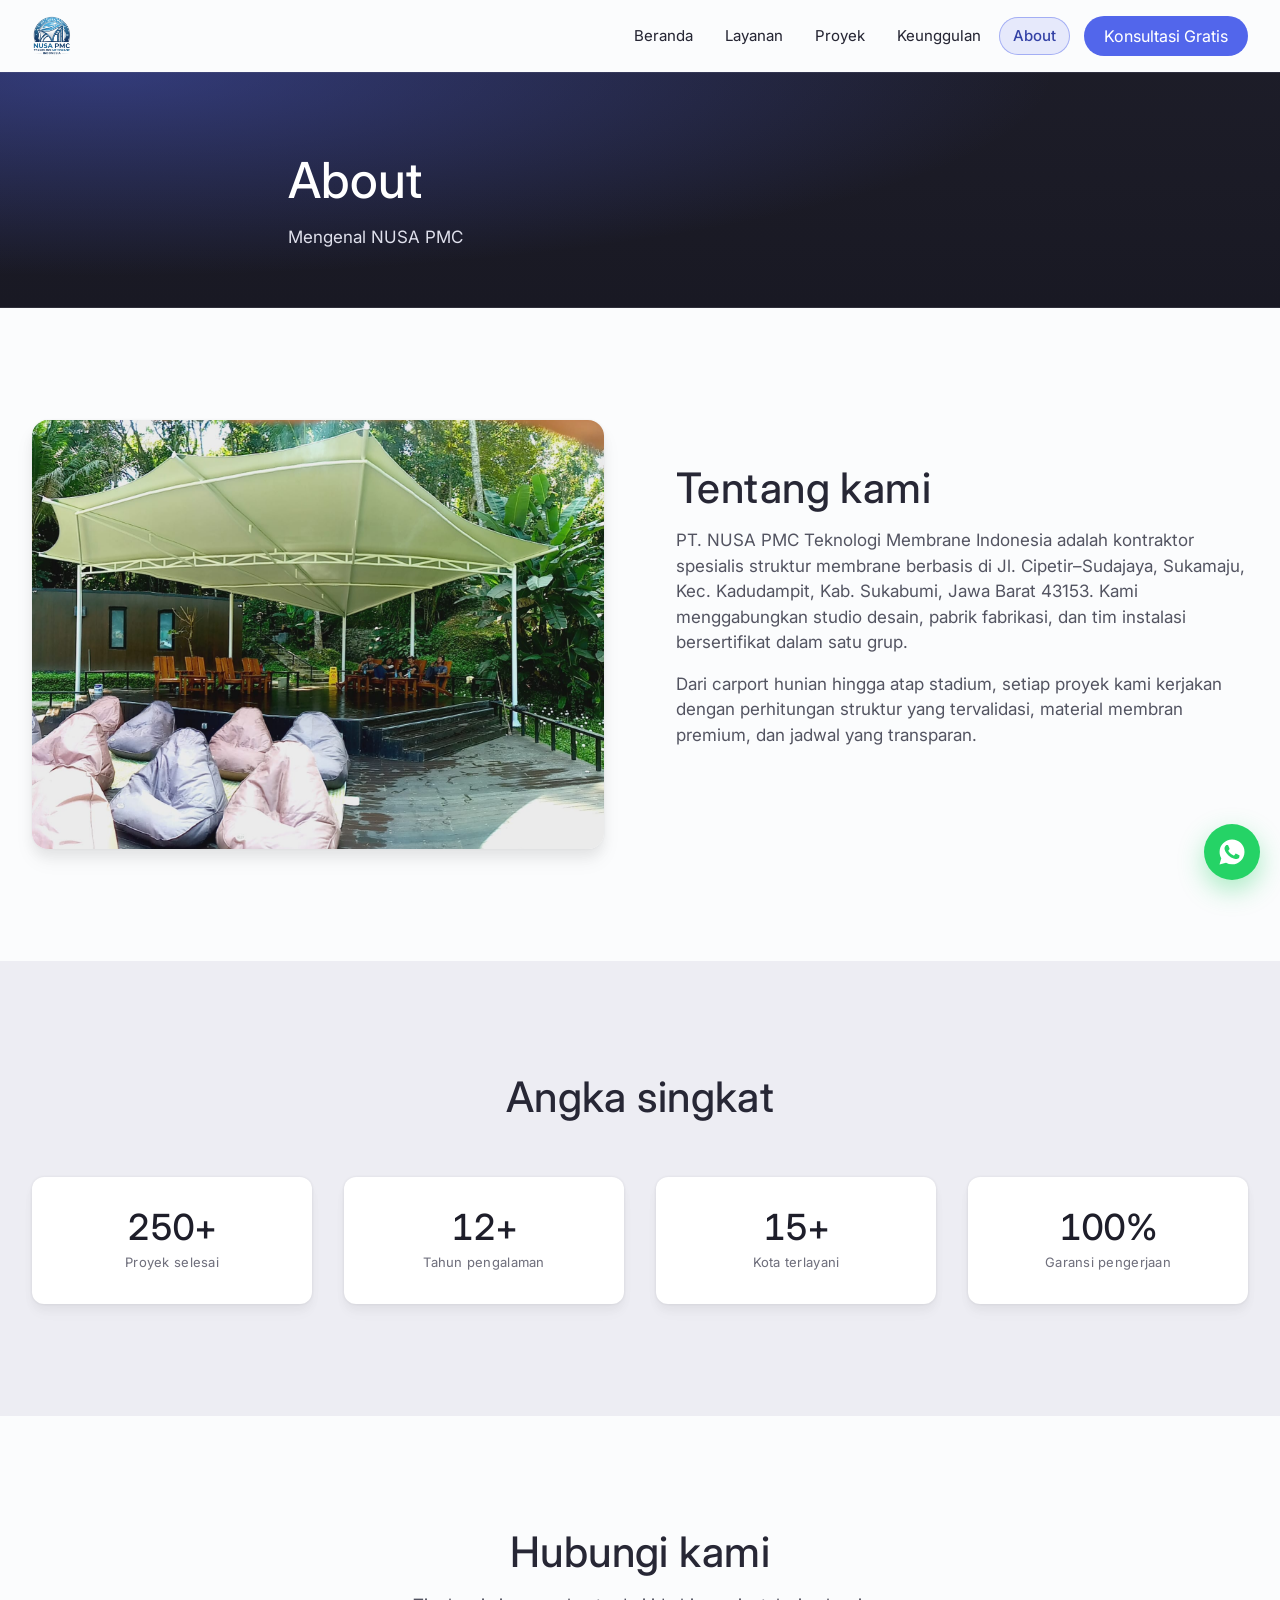
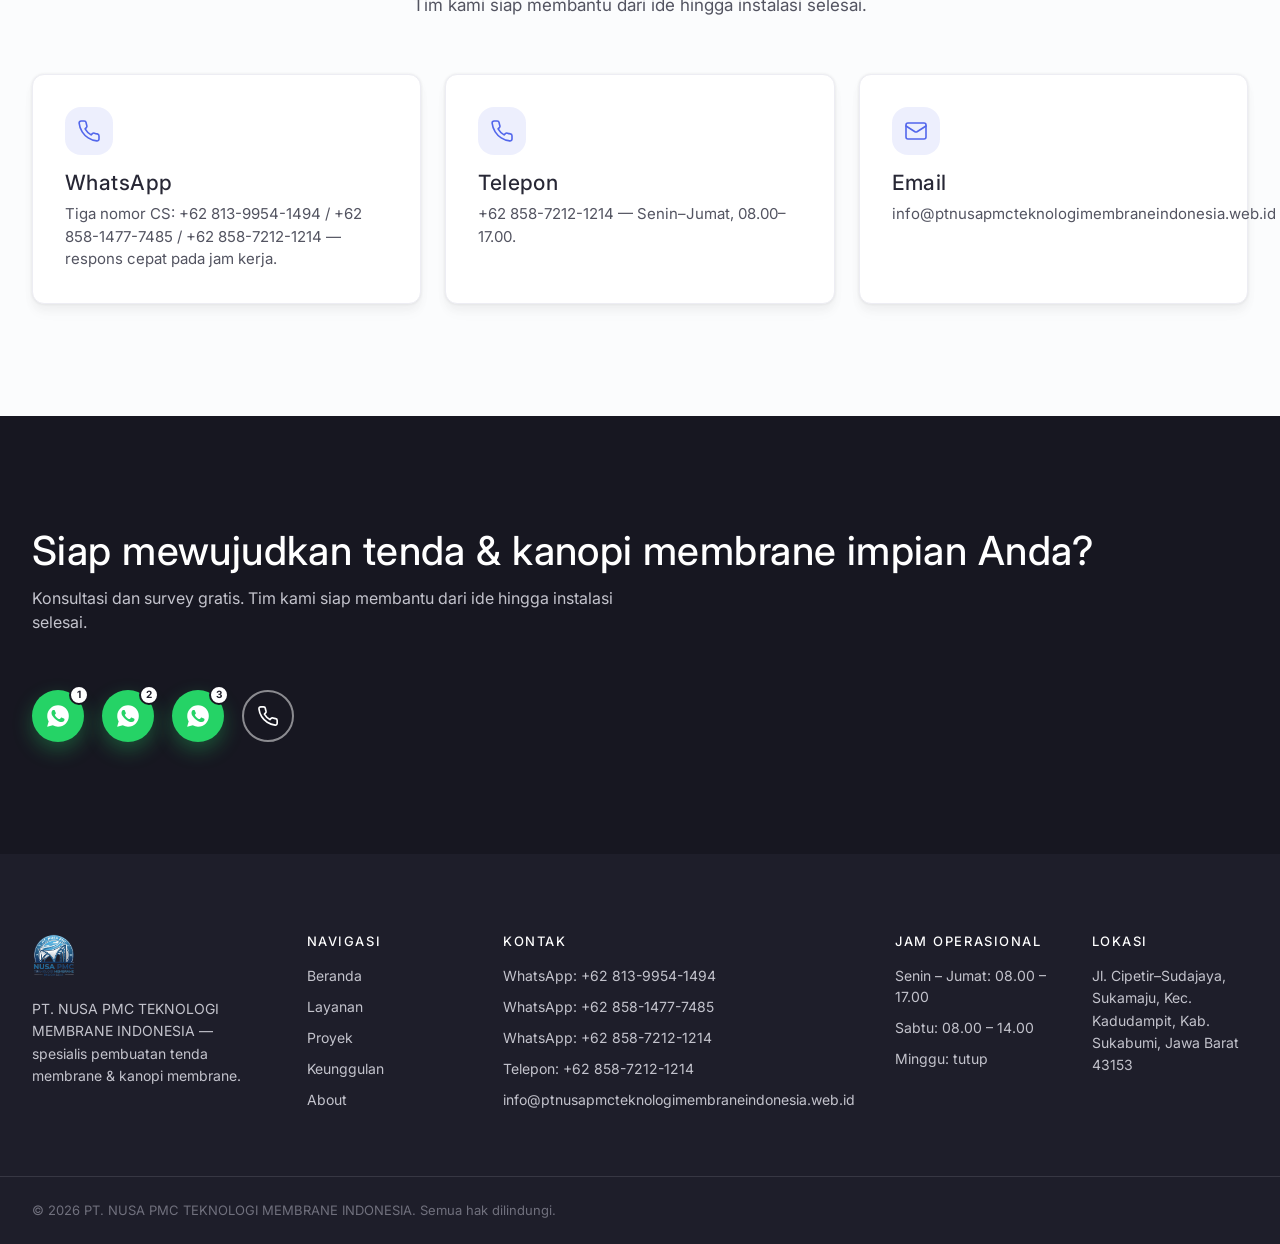
==== commit 95883af4: "Add files via upload" ====
--- a/about/index.html
+++ b/about/index.html
@@ -38,7 +38,7 @@
   <link rel="preconnect" href="https://fonts.googleapis.com" />
   <link rel="preconnect" href="https://fonts.gstatic.com" crossorigin />
   <link href="https://fonts.googleapis.com/css2?family=Inter:wght@360;400;420;480;500;600;700&display=swap" rel="stylesheet" />
-  <link rel="stylesheet" href="../styles.css?v=25" />
+  <link rel="stylesheet" href="../styles.css?v=27" />
 
   <!-- JSON-LD Breadcrumb -->
   <script type="application/ld+json">
--- a/styles.css
+++ b/styles.css
@@ -628,6 +628,21 @@
 .wa-btn:hover { transform: translateY(-3px); }
 .wa-btn-outline { background: transparent; border: 2px solid rgba(255,255,255,.5); color: #fff; box-shadow: none; }
 .wa-badge { position: absolute; top: -5px; right: -5px; min-width: 20px; height: 20px; padding: 0 5px; border-radius: 999px; background: #fff; color: var(--ink); font-size: 10px; font-weight: 700; display: inline-flex; align-items: center; justify-content: center; border: 2px solid var(--ink-2); }
+/* Tombol WhatsApp mengambang di pojok kanan bawah */
+.wa-float {
+  position: fixed;
+  right: 20px;
+  bottom: 20px;
+  z-index: 120;
+  width: 56px; height: 56px;
+  border-radius: 50%;
+  display: inline-flex; align-items: center; justify-content: center;
+  background: #25D366;
+  color: #fff;
+  box-shadow: 0 10px 26px rgba(37, 211, 102, .38);
+  transition: transform var(--dur-md) var(--ease-out), box-shadow var(--dur-md) var(--ease-out);
+}
+.wa-float:hover { transform: translateY(-3px) scale(1.04); box-shadow: 0 14px 30px rgba(37, 211, 102, .45); }
 
 /* ================= FOOTER ================= */
 .footer { background: var(--ink); color: var(--border); padding-top: var(--spacing-80); }
@@ -741,6 +756,8 @@
   .cta-inner { flex-direction: column; align-items: stretch; gap: var(--spacing-24); }
   .cta-actions { flex-direction: row; flex-wrap: nowrap; gap: 12px; }
   .wa-btn { width: 46px; height: 46px; }
+  .wa-float { right: 16px; bottom: calc(16px + env(safe-area-inset-bottom)); width: 64px; height: 64px; }
+  .wa-float svg { width: 36px; height: 36px; }
   .hero-actions { flex-direction: row; flex-wrap: nowrap; gap: 8px; }
   .hero-actions .btn { flex: 1 1 0; text-align: center; justify-content: center; min-width: 0; padding: 0 10px; font-size: 13px; height: 44px; }
   .grid-gallery { grid-template-columns: 1fr; }
